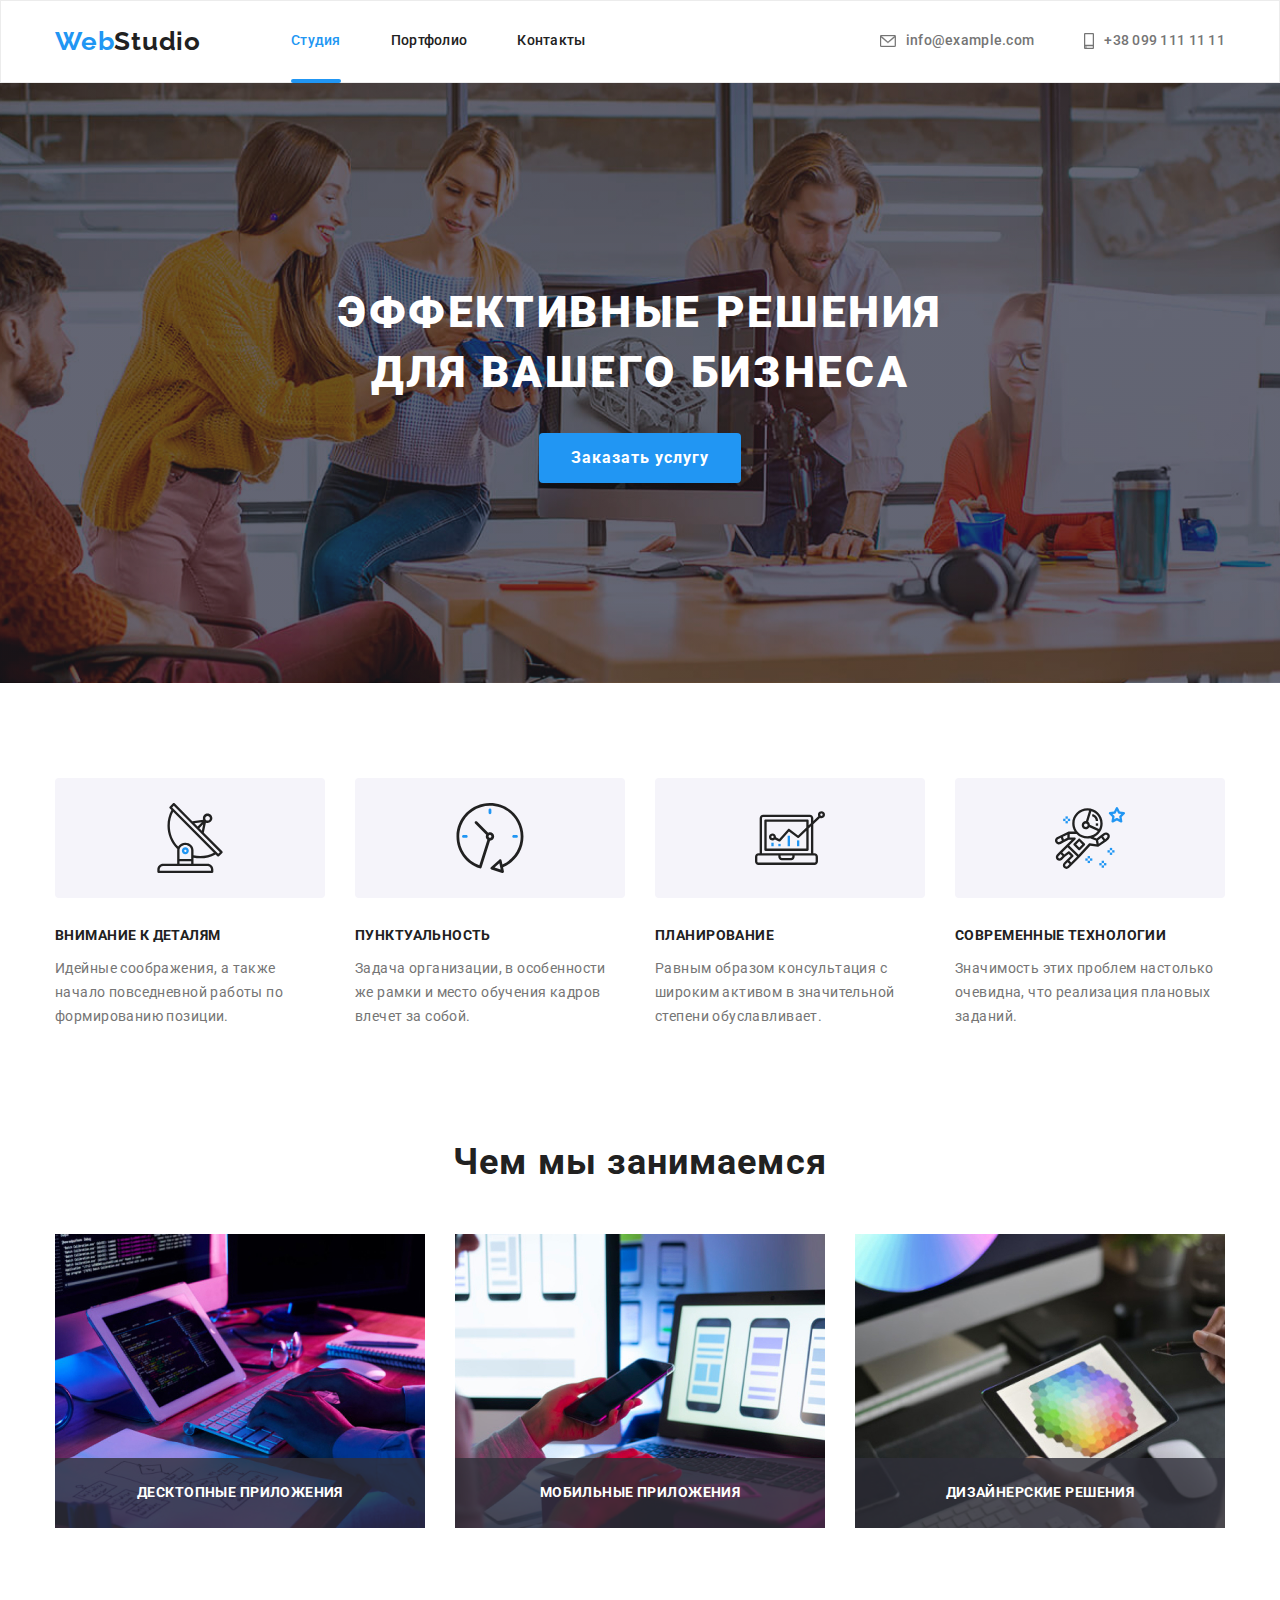
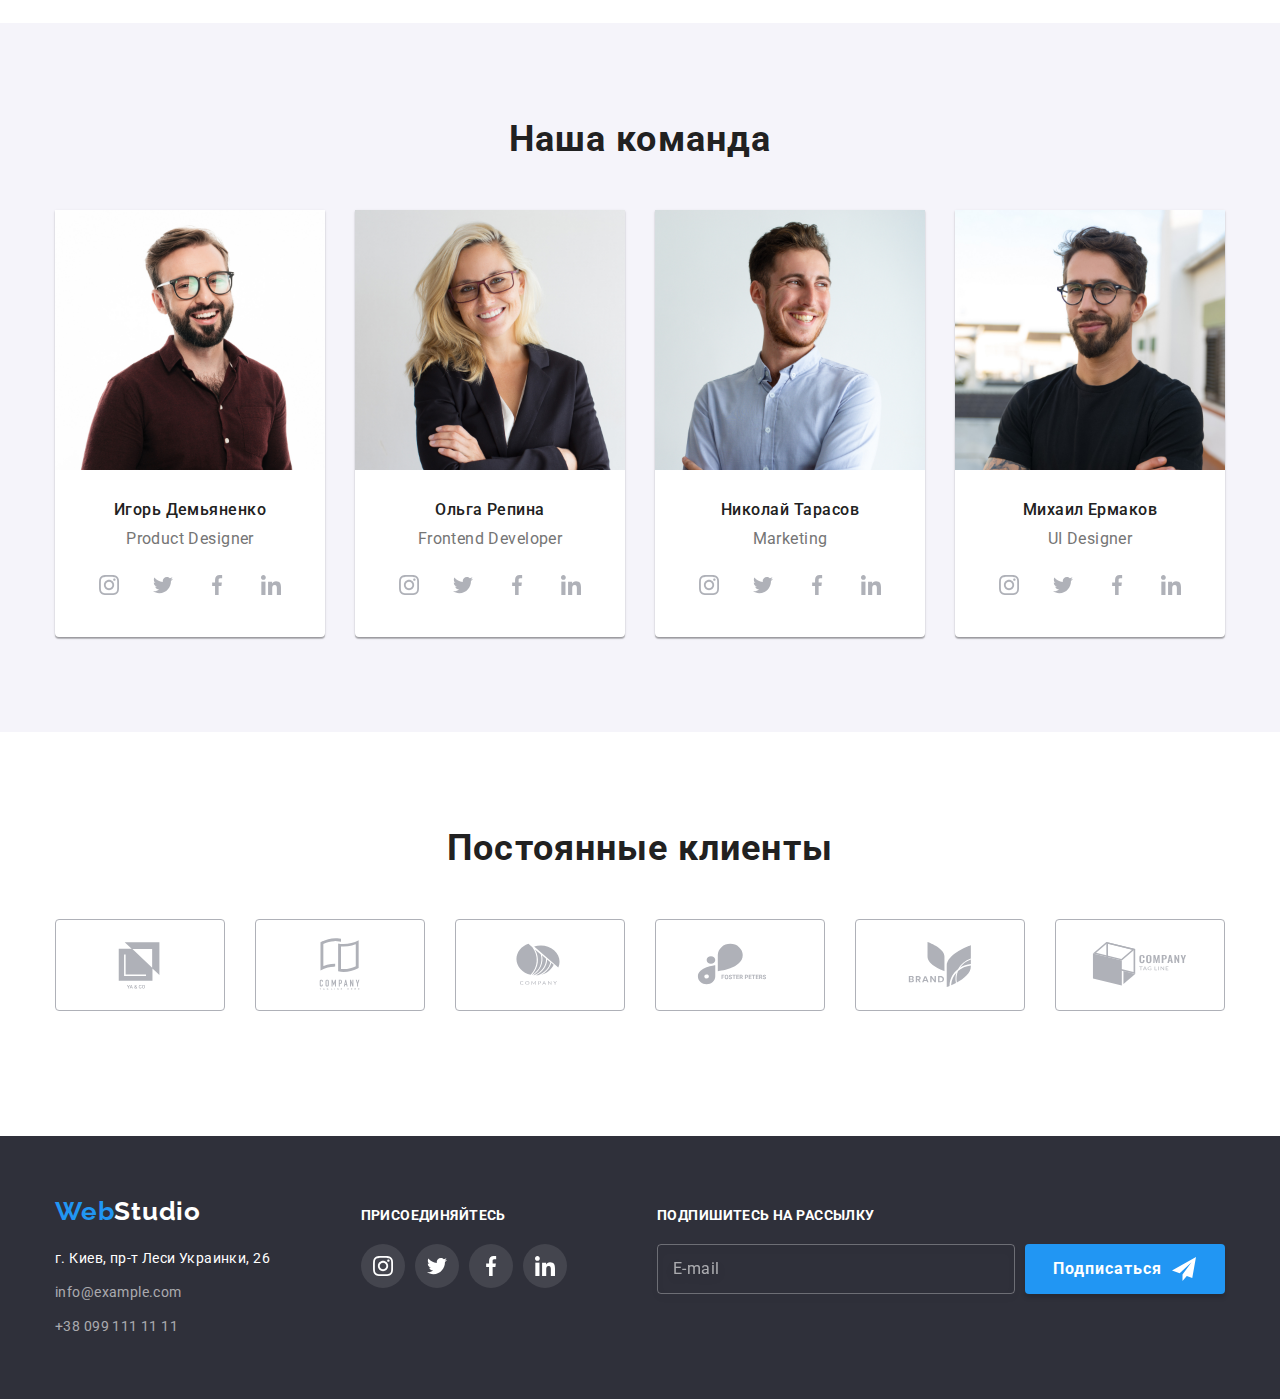
==== index.html @ 999235e1 "Initial commit" ====
<!DOCTYPE html>
<html lang="ru">
<head>
    <meta charset="UTF-8">
    <meta http-equiv="X-UA-Compatible" content="IE=edge">
    <meta name="viewport" content="width=device-width, initial-scale=1.0">
    <title>WebStudio</title>
    <link rel="preconnect" href="https://fonts.gstatic.com">
    <link href="https://fonts.googleapis.com/css2?family=Raleway:wght@700&family=Roboto:wght@400;500;700;900&display=swap" rel="stylesheet">
    <link rel="stylesheet" href="https://cdnjs.cloudflare.com/ajax/libs/modern-normalize/0.2.0/modern-normalize.css">
    <link rel="stylesheet" href="./css/styles.css" />
</head>
<body>
    <!-- Шапка страницы -->
    <header class="head_cont white_bg head_cont_b">
        <div class="container">
            <!-- Навигация на другие страницы -->
            <nav class="nav">
                <a class="logo_h" href="./index.html"><span class="logo">Web</span>Studio</a>
                <ul class="menu list">
                    <li class="menu_item"><a class="link link1 current line" href="./index.html">Студия</a></li>
                    <li class="menu_item"><a class="link" href="./portfolio.html">Портфолио</a></li>
                    <li class="menu_item"><a class="link" href="#contacts">Контакты</a></li>
                </ul>
            </nav>
            <!-- Контакты -->
            <ul class="menu list">
                <li class="menu_item qwe">
                    <a class="link contacts" href="mailto:info@example.com">
                        <svg class="phone_svg" width="16" height="12">
                            <use href="./images/icons/sprite.svg#icon-envelope"></use>
                        </svg>
                        info@example.com
                    </a>
                </li>
                <li class="menu_item">
                    <a class="link contacts" href="tel:+380991111111">
                        <svg class="phone_svg" width="10" height="16">
                            <use href="./images/icons/sprite.svg#icon-smartphone"></use>
                        </svg>
                        +38 099 111 11 11
                    </a>
                </li>
            </ul>
        </div>
    </header>

    <!-- Уникальный контент страницы -->
    <main>
        <section class="dark_cont hero_bg">
            <div class="container">
                <h1 class="pth1 dark_center">Эффективные решения для вашего бизнеса</h1>
                <button class="btn" type="button" data-modal-open>Заказать услугу</button>
            </div>
        </section>

        <section class="padding_top white_bg">
            <h2 class="visually-hidden">Как мы работаем</h2>

            <div class="container">
                <ul class="list card_set">
                    <li class="item">
                        <div class="work_ikon">
                            <svg class="work_icons_svg">
                                <use href="./images/icons/sprite.svg#icon-antenna"></use>
                            </svg>
                        </div>
                        <h3 class="pth3_work">Внимание к деталям</h3>
                        <p class="p_kredo">Идейные соображения, а также начало повседневной работы по формированию позиции.</p>
                    </li>
                    <li class="item">
                        <div class="work_ikon">
                            <svg class="work_icons_svg">
                                <use href="./images/icons/sprite.svg#icon-clock"></use>
                            </svg>
                        </div>
                        <h3 class="pth3_work">Пунктуальность</h3>
                        <p class="p_kredo">Задача организации, в особенности же рамки и место обучения кадров влечет за собой.</p>
                    </li>
                    <li class="item">
                        <div class="work_ikon">
                            <svg class="work_icons_svg">
                                <use href="./images/icons/sprite.svg#icon-diagram"></use>
                            </svg>
                        </div>
                        <h3 class="pth3_work">Планирование</h3>
                        <p class="p_kredo">Равным образом консультация с широким активом в значительной степени обуславливает.</p>
                    </li>
                    <li class="item">
                        <div class="work_ikon">
                            <svg class="work_icons_svg">
                                <use href="./images/icons/sprite.svg#icon-astronaut"></use>
                            </svg>
                        </div>
                        <h3 class="pth3_work">Современные технологии</h3>
                        <p class="p_kredo">Значимость этих проблем настолько очевидна, что реализация плановых заданий.</p>
                    </li>
                </ul>
            </div>
        </section>

        <section class="padding_top padding_bottom white_bg">
            <div class="container">
                <h2 class="pth2 ">Чем мы занимаемся</h2>
                <ul class="list card_set">
                    <li class="item thumb">
                        <img class="img" src="./images/img1.jpg" alt="Работа с компьютером" width="370" height="294">
                        <p class="label">Десктопные приложения</p>
                    </li>
                    <li class="item thumb">
                        <img class="img" src="./images/img2.jpg" alt="Работа с телефоном" width="370" height="294">
                        <p class="label">Мобильные приложения</p>
                    </li>
                    <li class="item thumb">
                        <img class="img" src="./images/img3.jpg" alt="Работа с планшетом" width="370" height="294">
                        <p class="label">Дизайнерские решения</p>
                    </li>
                </ul>
            </div>
        </section>

        <section class="padding_top padding_bottom team_bg">
            <div class="container">
                <h2 class="pth2">Наша команда</h2>
                <ul class="list card_set">
                    <li class="item team">
                        <img class="img" src="./images/img01.jpg" alt="Игорь Демьяненко" width="270" height="260">
                        <h3 class="pth3_team">Игорь Демьяненко</h3>
                        <p class="p_team">Product Designer</p>
                        <ul class="social_icons list">
                            <li class="social_icons_item">
                                <a href="" class="social_icons_link" target="_blank"  rel="noopener noreferrer">
                                    <svg class="social_icons_svg">
                                        <use href="./images/icons/sprite.svg#icon-instagram"></use>
                                    </svg>
                                </a>
                            </li>
                            <li class="social_icons_item">
                                <a href="" class="social_icons_link" target="_blank"  rel="noopener noreferrer">
                                    <svg class="social_icons_svg">
                                        <use href="./images/icons/sprite.svg#icon-twitter"></use>
                                    </svg>
                                </a>
                            </li>
                            <li class="social_icons_item">
                                <a href="" class="social_icons_link" target="_blank"  rel="noopener noreferrer">
                                    <svg class="social_icons_svg">
                                        <use href="./images/icons/sprite.svg#icon-facebook"></use>
                                    </svg>
                                </a>
                            </li>
                            <li class="social_icons_item">
                                <a href="" class="social_icons_link" target="_blank"  rel="noopener noreferrer">
                                    <svg class="social_icons_svg">
                                        <use href="./images/icons/sprite.svg#icon-linkedin"></use>
                                    </svg>
                                </a>
                            </li>
                        </ul>
                    </li>
                    <li class="item team">
                        <img class="img" src="./images/img02.jpg" alt="Ольга Репина" width="270" height="260">
                        <h3 class="pth3_team">Ольга Репина</h3>
                        <p class="p_team">Frontend Developer</p>
                        <ul class="social_icons list">
                            <li class="social_icons_item">
                                <a href="" class="social_icons_link" target="_blank"  rel="noopener noreferrer">
                                    <svg class="social_icons_svg">
                                        <use href="./images/icons/sprite.svg#icon-instagram"></use>
                                    </svg>
                                </a>
                            </li>
                            <li class="social_icons_item">
                                <a href="" class="social_icons_link" target="_blank"  rel="noopener noreferrer">
                                    <svg class="social_icons_svg">
                                        <use href="./images/icons/sprite.svg#icon-twitter"></use>
                                    </svg>
                                </a>
                            </li>
                            <li class="social_icons_item">
                                <a href="" class="social_icons_link" target="_blank"  rel="noopener noreferrer">
                                    <svg class="social_icons_svg">
                                        <use href="./images/icons/sprite.svg#icon-facebook"></use>
                                    </svg>
                                </a>
                            </li>
                            <li class="social_icons_item">
                                <a href="" class="social_icons_link" target="_blank"  rel="noopener noreferrer">
                                    <svg class="social_icons_svg">
                                        <use href="./images/icons/sprite.svg#icon-linkedin"></use>
                                    </svg>
                                </a>
                            </li>
                        </ul>
                    </li>
                    <li class="item team">
                        <img class="img" src="./images/img03.jpg" alt="Николай Тарасов" width="270" height="260">
                        <h3 class="pth3_team">Николай Тарасов</h3>
                        <p class="p_team">Marketing</p>
                        <ul class="social_icons list">
                            <li class="social_icons_item">
                                <a href="" class="social_icons_link" target="_blank"  rel="noopener noreferrer">
                                    <svg class="social_icons_svg">
                                        <use href="./images/icons/sprite.svg#icon-instagram"></use>
                                    </svg>
                                </a>
                            </li>
                            <li class="social_icons_item">
                                <a href="" class="social_icons_link" target="_blank"  rel="noopener noreferrer">
                                    <svg class="social_icons_svg">
                                        <use href="./images/icons/sprite.svg#icon-twitter"></use>
                                    </svg>
                                </a>
                            </li>
                            <li class="social_icons_item">
                                <a href="" class="social_icons_link" target="_blank"  rel="noopener noreferrer">
                                    <svg class="social_icons_svg">
                                        <use href="./images/icons/sprite.svg#icon-facebook"></use>
                                    </svg>
                                </a>
                            </li>
                            <li class="social_icons_item">
                                <a href="" class="social_icons_link" target="_blank"  rel="noopener noreferrer">
                                    <svg class="social_icons_svg">
                                        <use href="./images/icons/sprite.svg#icon-linkedin"></use>
                                    </svg>
                                </a>
                            </li>
                        </ul>
                    </li>
                    <li class="item team">
                        <img class="img" src="./images/img04.jpg" alt="" width="270" height="260">
                        <h3 class="pth3_team">Михаил Ермаков</h3>
                        <p class="p_team">UI Designer</p>
                        <ul class="social_icons list">
                            <li class="social_icons_item">
                                <a href="" class="social_icons_link" target="_blank"  rel="noopener noreferrer">
                                    <svg class="social_icons_svg">
                                        <use href="./images/icons/sprite.svg#icon-instagram "></use>
                                    </svg>
                                </a>
                            </li>
                            <li class="social_icons_item">
                                <a href="" class="social_icons_link" target="_blank"  rel="noopener noreferrer">
                                    <svg class="social_icons_svg">
                                        <use href="./images/icons/sprite.svg#icon-twitter"></use>
                                    </svg>
                                </a>
                            </li>
                            <li class="social_icons_item">
                                <a href="" class="social_icons_link" target="_blank"  rel="noopener noreferrer">
                                    <svg class="social_icons_svg">
                                        <use href="./images/icons/sprite.svg#icon-facebook"></use>
                                    </svg>
                                </a>
                            </li>
                            <li class="social_icons_item">
                                <a href="" class="social_icons_link" target="_blank"  rel="noopener noreferrer">
                                    <svg class="social_icons_svg">
                                        <use href="./images/icons/sprite.svg#icon-linkedin"></use>
                                    </svg>
                                </a>
                            </li>
                        </ul>
                    </li>
                </ul>
            </div>
        </section>

        <section class=" padding_top padding_bottom white_bg">
            <div class="container">
                <h2 class="pth2">Постоянные клиенты</h2>
                <ul class="client_icon card_set list">
                    <li class="client_item item">
                        <a href="" class="client_icons_link" target="_blank" rel="noopener noreferrer">
                            <svg class="client_icons_svg" width="106" height="60">
                                <use href="./images/icons/sprite.svg#icon-c1"></use>
                            </svg>
                        </a>
                    </li>
                    <li class="client_item item">
                        <a href="" class="client_icons_link" target="_blank" rel="noopener noreferrer">
                            <svg class="client_icons_svg" width="106" height="60">
                                <use href="./images/icons/sprite.svg#icon-c2"></use>
                            </svg>
                        </a>
                    </li>
                    <li class="client_item item">
                        <a href="" class="client_icons_link" target="_blank" rel="noopener noreferrer">
                            <svg class="client_icons_svg" width="106" height="60">
                                <use href="./images/icons/sprite.svg#icon-c3"></use>
                            </svg>
                        </a>
                    </li>
                    <li class="client_item item">
                        <a href="" class="client_icons_link" target="_blank" rel="noopener noreferrer">
                            <svg class="client_icons_svg" width="106" height="60">
                                <use href="./images/icons/sprite.svg#icon-c4"></use>
                            </svg>
                        </a>
                    </li>
                    <li class="client_item item">
                        <a href="" class="client_icons_link" target="_blank" rel="noopener noreferrer">
                            <svg class="client_icons_svg" width="106" height="60">
                                <use href="./images/icons/sprite.svg#icon-c5"></use>
                            </svg>
                        </a>
                    </li>
                    <li class="client_item item">
                        <a href="" class="client_icons_link" target="_blank" rel="noopener noreferrer">
                            <svg class="client_icons_svg" width="106" height="60">
                                <use href="./images/icons/sprite.svg#icon-c6"></use>
                            </svg>
                        </a>
                    </li>
        
                </ul>
            </div>
        </section>
    </main>

    <!-- Подвал страницы -->
    <footer class="foot_cont dark_bg">
        <div class="container">
            <a name="contacts"></a>
            <ul class="footer_list list">
                <li class="footer_list_item">
                    <a class="logo_f" href="./index.html"><span class="logo">Web</span>Studio</a>
                    <!-- контакты -->
                    <address class="address">
                        <ul class="list">
                            <li class="menu_f"><a class="link address_white" href="https://goo.gl/maps/WUmFvbnY2nkJRH4h6" target="_blank
                                        ">г. Киев, пр-т Леси Украинки, 26</a></li>
                            <li class="menu_f"><a class="link address_light" href="mailto:info@example.com">info@example.com</a></li>
                            <li class="menu_f"><a class="link address_light" href="tel:+380991111111">+38 099 111 11 11</a></li>
                        </ul>
                    </address>
                </li>
                <li class="footer_list_item">
                    <h3 class="add">присоединяйтесь</h3>
                    <ul class="social_icons list">
                        <li class="social_icons_item">
                            <a href="" class="f_social_icons_link" target="_blank" rel="noopener noreferrer">
                                <svg class="f_social_icons_svg">
                                    <use href="./images/icons/sprite.svg#icon-instagram "></use>
                                </svg>
                            </a>
                        </li>
                        <li class="social_icons_item">
                            <a href="" class="f_social_icons_link" target="_blank" rel="noopener noreferrer">
                                <svg class="f_social_icons_svg">
                                    <use href="./images/icons/sprite.svg#icon-twitter"></use>
                                </svg>
                            </a>
                        </li>
                        <li class="social_icons_item">
                            <a href="" class="f_social_icons_link" target="_blank" rel="noopener noreferrer">
                                <svg class="f_social_icons_svg">
                                    <use href="./images/icons/sprite.svg#icon-facebook"></use>
                                </svg>
                            </a>
                        </li>
                        <li class="social_icons_item">
                            <a href="" class="f_social_icons_link" target="_blank" rel="noopener noreferrer">
                                <svg class="f_social_icons_svg">
                                    <use href="./images/icons/sprite.svg#icon-linkedin"></use>
                                </svg>
                            </a>
                        </li>
                    </ul>
                </li>
                <li>
                    <h3 class="add">Подпишитесь на рассылку</h3>
                    <form action="" class="form">
                        <input type="email" class="mailing" name="mailing_name" placeholder="E-mail" autocomplete="off">
                        <button class="btn2" type="submit">Подписаться
                            <svg class="telega_icons_svg">
                                <use href="./images/icons/sprite.svg#icon-icon-send"></use>
                            </svg>
                        </button>
                    </form>
                </li>
                </ul>
            </ul>
            
        </div>
    </footer>

    <div class="backdrop is-hidden" data-modal>
        <div class="modal">
            <button class="btn_m_close" data-modal-close>
                <svg class="close_icons_svg">
                    <use href="./images/icons/sprite.svg#icon-close"></use>
                </svg>
            </button>
            <p class="modal_title">Оставьте свои данные, мы вам перезвоним</p>
            <form action="" class="form_footer">
                <label for="username" class="modal_label">
                    Имя
                    <div class="modal_item">
                        <input type="text" class="modal_input" pattern="^[a-zA-ZА-Яа-яЁё\s]+$" id="username">
                        <svg class="modal_icons_svg">
                            <use href="./images/icons/sprite.svg#icon-person"></use>
                        </svg>
                    </div>
                </label>
                <label for="telname" class="modal_label">
                    Телефон
                    <div class="modal_item">
                        <input type="tel" class="modal_input" pattern="[0-9]{10}" id="telname">
                        <svg class="modal_icons_svg">
                            <use href="./images/icons/sprite.svg#icon-phone"></use>
                        </svg>
                    </div> 
                </label>
                <label for="emailname" class="modal_label">
                    Почта
                    <div class="modal_item">
                        <input type="email" class="modal_input" id="emailname">
                        <svg class="modal_icons_svg">
                            <use href="./images/icons/sprite.svg#icon-email"></use>
                        </svg>
                    </div>
                </label>
                <label for="commentname" class="modal_label_text">
                    Комментарий
                    <textarea name="comment" id="commentname"  class="modal_textarea" placeholder="Введите текст"></textarea>
                </label>
                <input type="checkbox" class="checkbox visually-hidden" id="checkboxname">
                <label for="checkboxname" for="checkbox" class="checkbox_label">
                    Соглашаюсь с рассылкой и принимаю <a href="#" class="checkbox_link">Условия договора</a>
                </label>
                <button type="submit" class="btn3">Отправить</button>
            </form>
    </div>
    </div>
    
    <script src="./js/modal.js"></script>
</body>
</html>
---- css/styles.css ----
:root {
  --main_tc: #757575;
  --black_title_tc: #212121;
  --white_title_tc: #ffffff;
  --a_title_tc: #2196f3;

  --white_bg: #ffffff;
  --team_bg: #f5f4fa;
  --dark_bg: #2f303a;
  --btn_bg: #2196f3;
  --dtn_h_bg: #188ce8;
  --icon_bg: #afb1b8;
  --work_bg: #f5f4fa;

  --main-font: 'Roboto', sans-serif;
  --logo-font: 'Raleway', sans-serif;
}

body {
  font-family: var(--main-font);
  font-size: 14px;
  line-height: 1.71;
  letter-spacing: 0.03em;
  color: var(--main_tc);
}

.container {
  width: 1200px;
  padding-left: 15px;
  padding-right: 15px;
  margin-left: auto;
  margin-right: auto;
}

.head_cont .container {
  padding-top: 25px;
  padding-bottom: 25px;
  display: flex;
  align-items: center;
  position: relative;
}

.head_cont_b {
  border: 1px solid #ececec;
}

.foot_cont .container {
  padding-top: 60px;
  padding-bottom: 60px;
  align-items: center;
}

.dark_cont .container {
  padding-top: 200px;
  padding-bottom: 200px;
}

.visually-hidden {
  position: absolute !important;
  clip: rect(1px 1px 1px 1px);
  clip: rect(1px, 1px, 1px, 1px);
  padding: 0 !important;
  border: 0 !important;
  height: 1px !important;
  width: 1px !important;
  overflow: hidden;
}

.logo_h {
  font-family: var(--logo-font);
  font-weight: bold;
  font-size: 26px;
  line-height: 1.19;
  letter-spacing: 0.03em;
  color: var(--black_title_tc);
  text-decoration: none;
  margin-right: 90px;
}

.logo_f {
  font-family: var(--logo-font);
  font-weight: bold;
  font-size: 26px;
  line-height: 1.19;
  letter-spacing: 0.03em;
  color: var(--white_title_tc);
  text-decoration: none;
  display: block;
  margin-bottom: 20px;
  width: 145px;
}

.logo {
  color: var(--a_title_tc);
}

.btn2 {
  border: 0px;
  width: 200px;
  height: 50px;
  padding: 10px 28px 10px 28px;
  font-style: normal;
  font-weight: bold;
  font-size: 16px;
  line-height: 1.87px;
  display: flex;
  align-items: center;
  text-align: center;
  letter-spacing: 0.06em;
  color: var(--white_bg);
  background: #2196F3;
  box-shadow: 0px 4px 4px rgba(0, 0, 0, 0.15);
  border-radius: 4px;
  transition-duration: 250ms;
  transition-timing-function: cubic-bezier(0.4, 0, 0.2, 1);
}

.btn2:hover,
.btn2:focus {
  background-color: var(--dtn_h_bg);
}

.telega_icons_svg {
  width: 24px;
  height: 24px;
  fill: var(--white_bg);
  margin-left: 10px;
}

.link {
  color: inherit;
  text-decoration: none;
  height: 30px;
  transition-duration: 250ms;
  transition-timing-function: cubic-bezier(0.4, 0, 0.2, 1);
}

.link:hover,
.link:focus {
  color: var(--a_title_tc);
}


.phone_svg {
  stroke: var(--main_tc);
  margin-right: 10px;
  fill: currentColor;
  stroke: currentColor;
}

line. {
  display: block;
  position: relative;
}

.line::after {
  content: '' ;

  position: absolute;
  left: 0;
  bottom: -33.5px;
  display: block;
  width: 100%;
  height: 4px;
  border-radius: 2px;
  background-color: var(--btn_bg);
}

.current {
  color: var(--a_title_tc);
}

.list {
  margin: 0;
  padding-left: 0;
  list-style: none;
}

.address {
  font-style: inherit;
  color: var(--white_title_tc);
}

.address_light {
  color: rgba(255, 255, 255, 0.6);
}

.address_white {
  color: var(--white_title_tc);
}

.menu {
  display: inline-flex;
}

.menu_item {

  display: block;
  position: relative;
}

.menu_item:not(:last-child) {
  margin-right: 50px;
}

.menu_portfolio {
  display: flex;
  justify-content: center;
  margin-bottom: 50px;
}

.menu_p_item:not(:last-child) {
  margin-right: 10px;
}

.menu_f:not(:last-child) {
  margin-bottom: 10px;
}

.nav {
  margin-right: auto;
  display: flex;
  align-items: center;
  font-weight: 500;
  line-height: 1.14;
  letter-spacing: 0.02em;
  color: var(--black_title_tc);
}

.contacts {
  display: flex;
  align-items: center;
  font-weight: 500;
  line-height: 1.14;
  letter-spacing: 0.02em;
}

.btn {
  display: block;
  padding: 10px 32px;
  border: 0px;
  background-color: var(--btn_bg);
  font-family: inherit;
  font-weight: bold;
  font-size: 16px;
  line-height: 1.87;
  align-items: center;
  text-align: center;
  letter-spacing: 0.06em;
  color: var(--white_title_tc);
  box-shadow: 0px 4px 4px rgba(0, 0, 0, 0.15);
  border-radius: 4px;
  margin-left: auto;
  margin-right: auto;
  transition: 250ms;
  transition-timing-function: cubic-bezier(0.4, 0, 0.2, 1);
}

.btn:hover,
.btn:focus {
  background-color: var(--dtn_h_bg);
}

.btn1 {
  padding: 6px 22px;
  border: 0px;
  background-color: var(--team_bg);
  font-family: inherit;
  font-style: normal;
  font-weight: 500;
  font-size: 16px;
  align-items: center;
  line-height: 1.62;
  text-align: center;
  letter-spacing: 0.03em;
  color: var(--black_title_tc);
  border-radius: 4px;
  transition: 250ms;
  transition-timing-function: cubic-bezier(0.4, 0, 0.2, 1);
}

.btn1:hover,
.btn1:focus {
  background-color: var(--btn_bg);
  color: var(--white_title_tc);

  box-shadow: 0px 3px 1px rgba(0, 0, 0, 0.1), 0px 1px 2px rgba(0, 0, 0, 0.08), 0px 2px 2px rgba(0, 0, 0, 0.12);
}

.card_set {
  display: flex;
  flex-wrap: wrap;
  margin-left: -30px;
  margin-top: -30px;
}

.item {
  margin-left: 30px;
  margin-top: 30px;
}

.thumb {
  position: relative;
  display: block;
  overflow: hidden;
}

.thumb > .label {
  position: absolute;
  width: 370px;
  height: 70px;
  bottom: 0;
  margin: 0;
  padding-top: 27px;

  font-weight: bold;
  font-size: 14px;
  line-height: 1.14;
  text-align: center;
  letter-spacing: 0.03em;
  text-transform: uppercase;
  color: var(--white_title_tc) ;
  background: rgba(47, 48, 58, 0.8);
}

.thumb > .label_p {
  position: absolute;
  width: 370px;
  height: 294px;
  bottom: 0;
  margin: 0;
  background: rgba(33, 150, 243, 0.9);
  opacity: 0;
  transform: translateY(100%);
  transition-duration: 250ms;
  transition-timing-function: cubic-bezier(0.4, 0, 0.2, 1);
}

.pp {
  padding-top: 63px;
  margin: 0 auto;
  width: 322px;
  font-style: normal;
  font-size: 18px;
  line-height: 1.56;
  letter-spacing: 0.03em;
  color: var(--white_title_tc);
}

.portfolio_link {
  display: block;
  color: inherit;
  text-decoration: none;
  transition-duration: 250ms;
  transition-timing-function: cubic-bezier(0.4, 0, 0.2, 1);
}

.portfolio_link:focus-visible {
  outline: 0;
}

.portfolio_link:hover .label_p,
.portfolio_link:focus .label_p {
  opacity: 1;
  transform: translateY(0);
}

.portfolio_link:hover,
.portfolio_link:focus{
  box-shadow: 0px 1px 1px rgba(0, 0, 0, 0.12), 0px 4px 4px rgba(0, 0, 0, 0.06),
  1px 4px 6px rgba(0, 0, 0, 0.16);
}

.img {
  display: block;
  max-width: 100%;
}

.work_ikon {
  width: 270px;
  height: 120px;
  background: var(--work_bg);
  border-radius: 4px;
  margin-bottom: 30px;
  display: flex;
  align-items: center;
  justify-content: center;
}

.work_icons_svg {
  width: 70px;
  height: 70px;
  fill: var(--black_title_tc);
}

.social_icons {
  display: flex;
  justify-content: center;
  margin-bottom: 30px;
}

.social_icons_item:not(:last-child) {
  margin-right: 10px;
}

.social_icons_link {
  display: flex;
  align-items: center;
  justify-content: center;
  width: 44px;
  height: 44px;
  border-radius: 50%;
  background-color: var(--white_bg);
  transition: 250ms;
  transition-timing-function: cubic-bezier(0.4, 0, 0.2, 1);
}

.social_icons_link:hover .social_icons_svg,
.social_icons_link:focus .social_icons_svg {
  fill: var(--white_bg);
}

.social_icons_link:hover,
.social_icons_link:focus {
  background-color: var(--btn_bg);
}

.social_icons_svg {
  width: 20px;
  height: 20px;
  fill: var(--icon_bg);
  transition: 250ms;
  transition-timing-function: cubic-bezier(0.4, 0, 0.2, 1);
}

.f_social_icons_link {
  display: flex;
  align-items: center;
  justify-content: center;
  width: 44px;
  height: 44px;
  border-radius: 50%;
  background-color: rgba(255, 255, 255, 0.1);
  transition: 250ms;
  transition-timing-function: cubic-bezier(0.4, 0, 0.2, 1);
}

.f_social_icons_link:hover,
.f_social_icons_link:focus {
  background-color: var(--btn_bg);
}

.f_social_icons_svg {
  width: 20px;
  height: 20px;
  fill: var(--white_bg);
}

.client_icon {
  display: flex;
  justify-content: center;
  margin-bottom: 30px;
}

.client_item {
  width: 170px;
  height: 92px;
  background: var(--white_bg);
}


.client_icons_link {
  display: flex;
  align-items: center;
  justify-content: center;
  border: 1px solid var(--icon_bg);
  box-sizing: border-box;
  border-radius: 4px;
  width: 100%;
  height: 100%;
  transition: 250ms;
  transition-timing-function: cubic-bezier(0.4, 0, 0.2, 1);
}

.client_icons_link:hover ,
.client_icons_link:focus  {
  border: 1px solid var(--a_title_tc);
  border-radius: 4px;
}

.client_icons_link:hover .client_icons_svg,
.client_icons_link:focus .client_icons_svg {
  fill: var(--a_title_tc);
}

.client_icons_svg {
  fill: var(--icon_bg);
  transition: 250ms;
  transition-timing-function: cubic-bezier(0.4, 0, 0.2, 1);
}

.padding_top {
  padding-top: 95px;
}

.padding_bottom {
  padding-bottom: 95px;
}

.p_kredo {
  width: 270px;
  height: 75px;
}

.li_portfolio {
  background: var(--white_bg);
  outline: 1px solid #eeeeee;
}

.team {
  background: var(--white_bg);
  box-shadow: 0px 1px 3px rgba(0, 0, 0, 0.12), 0px 1px 1px rgba(0, 0, 0, 0.14),
    0px 2px 1px rgba(0, 0, 0, 0.2);
  border-radius: 0px 0px 4px 4px;
}

.pth1 {
  margin: 0 auto 30px auto;
  width: 696px;
  font-weight: 900;
  font-size: 44px;
  line-height: 1.36;
  text-align: center;
  letter-spacing: 0.06em;
  text-transform: uppercase;
  color: var(--white_title_tc);
}

.pth2 {
  margin: 0px;
  padding-bottom: 50px;
  font-size: 36px;
  line-height: 1.17;
  text-align: center;
  letter-spacing: 0.03em;
  color: var(--black_title_tc);
}

.pth3_work {
  margin-top: 0px;
  font-size: 14px;
  line-height: 1.14;
  letter-spacing: 0.03em;
  text-transform: uppercase;
  color: var(--black_title_tc);
}

.pth3_team {
  margin-top: 0px;
  padding-top: 30px;
  margin-bottom: 10px;
  font-weight: 500;
  font-size: 16px;
  line-height: 1.19;
  text-align: center;
  letter-spacing: 0.03em;
  color: var(--black_title_tc);
}

.p_team {
  margin-top: 0px;
  margin-bottom: 15px;
  font-size: 16px;
  line-height: 1.19;
  text-align: center;
}

.pth3_filter {
  margin: 20px 0px 5px 0px;
  font-weight: bold;
  font-size: 18px;
  line-height: 2;
  letter-spacing: 0.06em;
  color: var(--black_title_tc);
  padding-left: 24px;
  padding-bottom: 0px;
}

.p_filter {
  font-size: 16px;
  line-height: 1.87;
  padding-left: 24px;
  padding-bottom: 20px;
  margin: 0;
}

.footer_list {
  display: flex;
  justify-content: space-between;
}

.form {
  display: inline-flex;
  align-items: center;
}

.mailing {
  width: 358px;
  height: 50px;
  padding: 15px;
  border: 1px solid rgba(255, 255, 255, 0.3);
  box-sizing: border-box;
  filter: drop-shadow(0px 4px 4px rgba(0, 0, 0, 0.15));
  border-radius: 4px;
  background: transparent;
  margin-right: 10px;
  outline: none;
  transition: 250ms;
  transition-timing-function: cubic-bezier(0.4, 0, 0.2, 1);
}

.mailing:focus {
  border-color: var(--btn_bg);
}


.mailing:invalid {
  color: var(--main_tc);
}

.modal_input:invalid {
  color: var(--main_tc);
}


.mailing::placeholder {
  font-style: normal;
  font-weight: normal;
  font-size: 16px;
  line-height: 1.25;
  display: flex;
  align-items: center;
  letter-spacing: 0.03em;
  color: rgba(255, 255, 255, 0.6);

}

.add {
  margin-top: 12px;
  margin-bottom: 0;
  font-style: normal;
  font-weight: bold;
  font-size: 14px;
  line-height: 1.14;
  letter-spacing: 0.03em;
  text-transform: uppercase;
  color: var(--white_bg);
  padding-bottom: 20px;
 }

.backdrop {
  position: fixed;
  top: 0;
  left: 0;
  width: 100%;
  height: 100%;
  background: rgba(0, 0, 0, 0.2);

}
.modal {
  width: 528px;
  height: 581px;
  padding: 40px;
  position: absolute;
  top: 50%;
  left: 50%;
  transform: translate(-50%, -50%);
  background-color: var(--white_title_tc);
  box-shadow: 0px 1px 3px rgba(0, 0, 0, 0.12), 0px 1px 1px rgba(0, 0, 0, 0.14), 0px 2px 1px rgba(0, 0, 0, 0.2);
  border-radius: 4px;
}

.btn_m_close {
  position: absolute;
  display: flex;
  top: 0;
  right: 0;
  margin-top: 8px;
  margin-right: 8px;
  width: 30px;
  height: 30px;
  background: var(--white_title_tc);
  border: 1px solid rgba(0, 0, 0, 0.1);
  border-radius: 50%;
  box-sizing: border-box;
  align-items: center;
}

.btn_m_close:focus .close_icons_svg,
.btn_m_close:hover .close_icons_svg {
  fill: var(--btn_bg);
}

.close_icons_svg {
  width: 18px;
  height: 18px;
  fill: var(--black_title_tc);
  transition: 250ms;
  transition-timing-function: cubic-bezier(0.4, 0, 0.2, 1);
}

.modal_title {
  margin: 0 0 15px 0;
  font-style: normal;
  font-weight: bold;
  font-size: 20px;
  line-height: 1.1;
  text-align: center;
  letter-spacing: 0.03em;
  color: var(--black_title_tc);
}

.modal_textarea::placeholder {
  font-style: normal;
  font-weight: normal;
  font-size: 14px;
  line-height: 1.14;
  letter-spacing: 0.01em;
  color: rgba(117, 117, 117, 0.5);
}

/* .checkbox {
  margin: 20px auto 30px auto;
  font-style: normal;
  font-weight: normal;
  font-size: 14px;
  line-height: 1.71;
  letter-spacing: 0.03em;
  display: flex;
  justify-content: center;
  align-items: center;
  color: var(--btn_bg);
} */

.modal_label {
  display: block;
  position: relative;
  font-style: normal;
  font-weight: normal;
  padding-bottom: 6px;
  font-size: 12px;
  line-height: 1.14;
  letter-spacing: 0.01em;
  color: var(--main_tc);
}

.checkbox_label {
  margin-bottom: 30px;
  font-style: normal;
  font-weight: normal;
  font-size: 14px;
  line-height: 1.71;
  letter-spacing: 0.03em;
  display: block;
  align-items: center;
  text-align: center;
}

.checkbox_link {
  text-decoration: none;
  color: var(--btn_bg);
  border-bottom: 1px solid currentColor;
  line-height: ;
}


.checkbox_label::before {
  content: "";
  width: 16px;
  height: 15px;
  background-image: url(../images/vector.svg);
  border: 0px;
  border-radius: 2px;
  display: inline-block;
}

.checkbox:checked + .checkbox_label::before {
  background-color: var(--btn_bg);
  background-repeat: no-repeat;
  background-position: center;
  background-image: url(../images/vector2.svg);

}

.modal_item {
  position: relative;
}

.modal_input {
  width: 100%;
  height: 40px;
  margin-top: 4px;
  padding: 0 0 0 42px;
  border: 1px solid rgba(33, 33, 33, 0.2);
  box-sizing: border-box;
  border-radius: 4px;
  margin-bottom: 4px;
  outline: none;
  color: var(--black_title_tc);
  transition: 250ms;
  transition-timing-function: cubic-bezier(0.4, 0, 0.2, 1);
}

.modal_icons_svg {
  left: 12px;
  bottom: 50%;
  transform: translate(0%, 50%);
  position: absolute;
  width: 18px;
  height: 18px;
  transition: 250ms;
  transition-timing-function: cubic-bezier(0.4, 0, 0.2, 1);
}

.modal_input:focus {
  border-color: var(--btn_bg);
}

.modal_input:focus + .modal_icons_svg {
  fill: var(--btn_bg);
}


.modal_textarea:focus {
  border-color: var(--btn_bg);
}

.modal_input:-webkit-autofill,
.modal_input:-webkit-autofill:hover,
.modal_input:-webkit-autofill:focus {
  -webkit-text-fill-color: var(--black_title_tc) ;
  -webkit-box-shadow: 0 0 0px 1000px var(--white_bg) inset;
}

.modal_textarea {
  margin-bottom: 20px;
  display: block;
  outline: none;
  resize: none;
  padding: 12px 16px;
  width: 100%;
  height: 120px;
  border: 1px solid rgba(33, 33, 33, 0.2);
  box-sizing: border-box;
  border-radius: 4px;
  transition: 250ms;
  transition-timing-function: cubic-bezier(0.4, 0, 0.2, 1);
}

.form_footer {
  display: block;
}

.btn3 {
  display: block;
  margin: 0 auto;
  border: 0px;
  width: 200px;
  height: 50px;
  padding: 0;
  font-style: normal;
  font-weight: bold;
  font-size: 16px;
  line-height: 1.87px;
  align-items: center;
  text-align: center;
  letter-spacing: 0.06em;
  color: var(--white_bg);
  background: #2196F3;
  box-shadow: 0px 4px 4px rgba(0, 0, 0, 0.15);
  border-radius: 4px;
  transition: 250ms;
  transition-timing-function: cubic-bezier(0.4, 0, 0.2, 1);
}

.btn3:hover,
.btn3:focus {
  box-shadow: 0px 4px 4px rgba(0, 0, 0, 0.15);
  border-radius: 4px;
  background-color: var(--dtn_h_bg);
  transition: 250ms;
  transition-timing-function: cubic-bezier(0.4, 0, 0.2, 1);
}

input {
  color: var(--white_title_tc);
}

input:invalid {
  color: red;
}

.is-hidden {
  opacity: 0;
  visibility: hidden;
  pointer-events: none;
}

.white_bg {
  background-color: var(--white_bg);
}

.light_bg {
  background-color: var(--light_bg);
}

.team_bg {
  background-color: var(--team_bg);
}

.hero_bg {
  background-color: var(--dark_bg);
  background-image: linear-gradient(
      rgba(47, 48, 58, 0.4),
      rgba(47, 48, 58, 0.4)
    ),
    url(../images/img_bg1.jpg);
  background-repeat: no-repeat;
  background-position: center;
}

.dark_bg {
  background-color: var(--dark_bg);
}
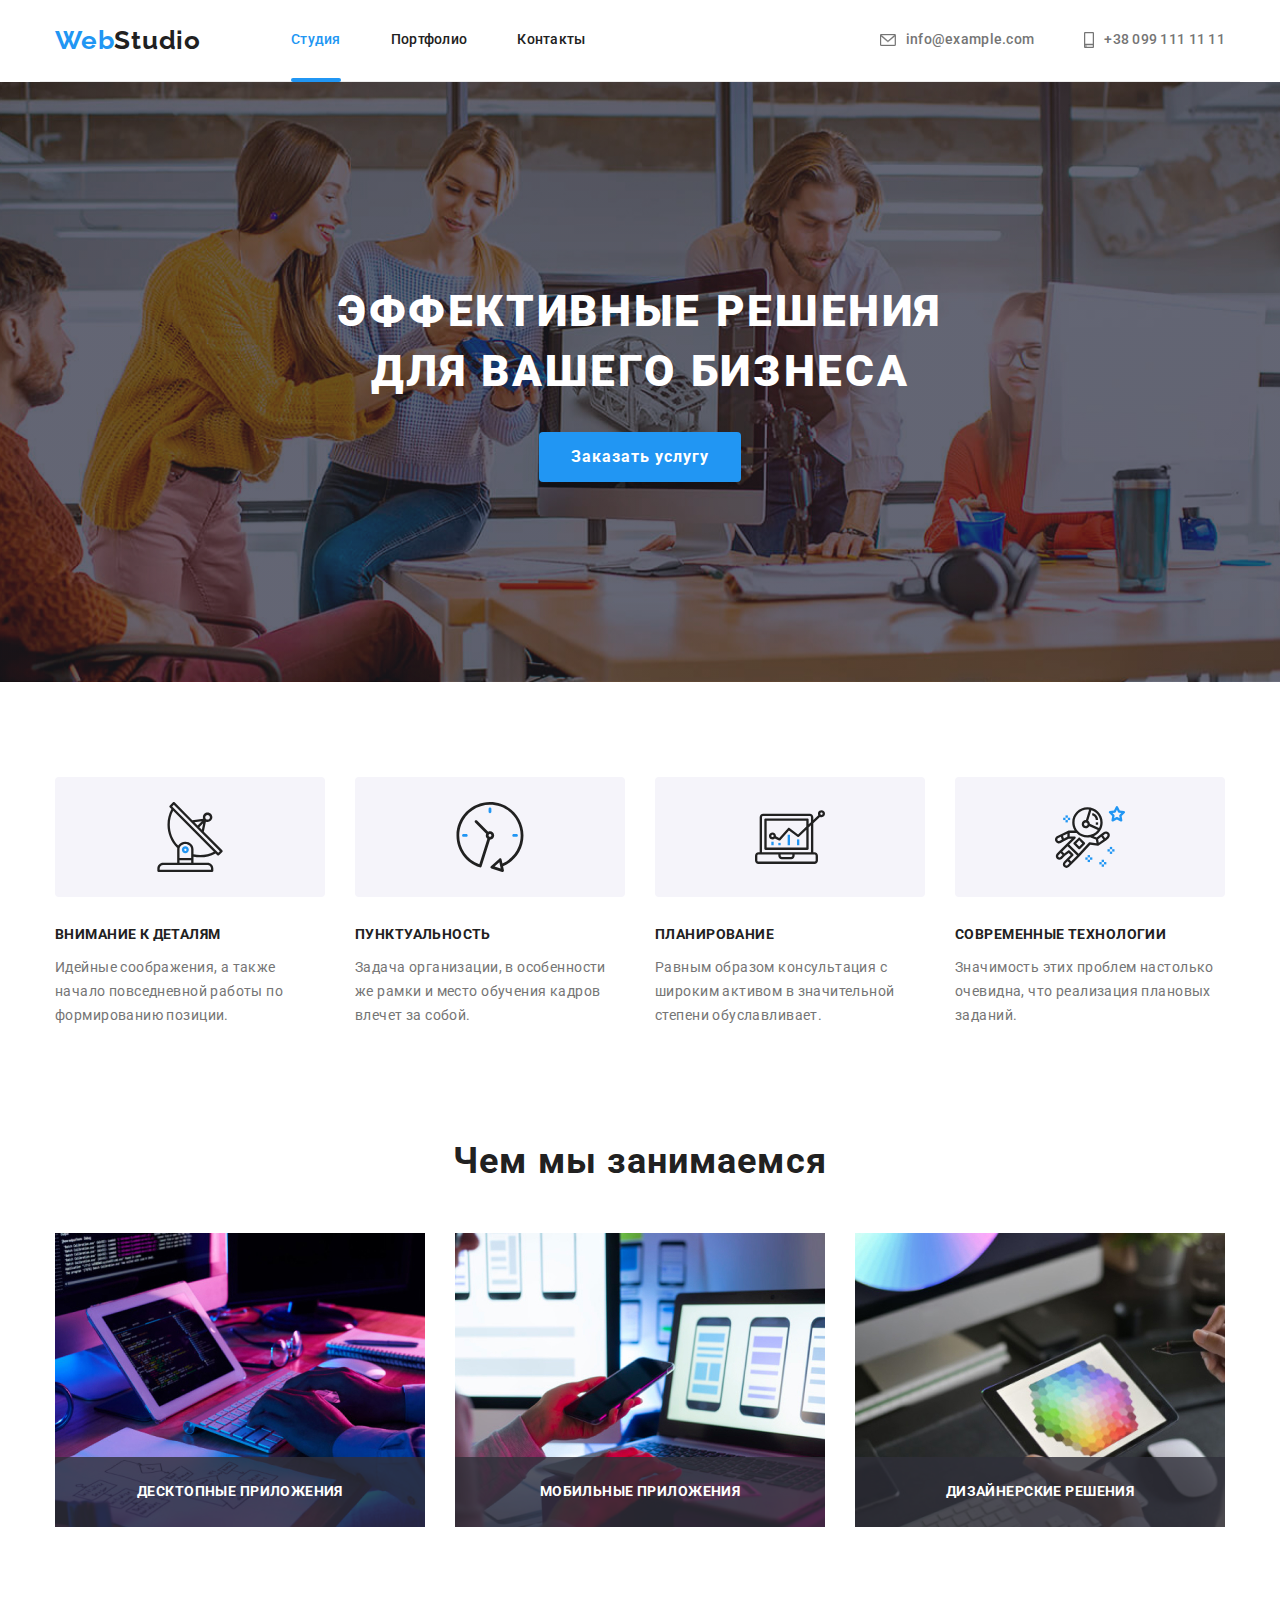
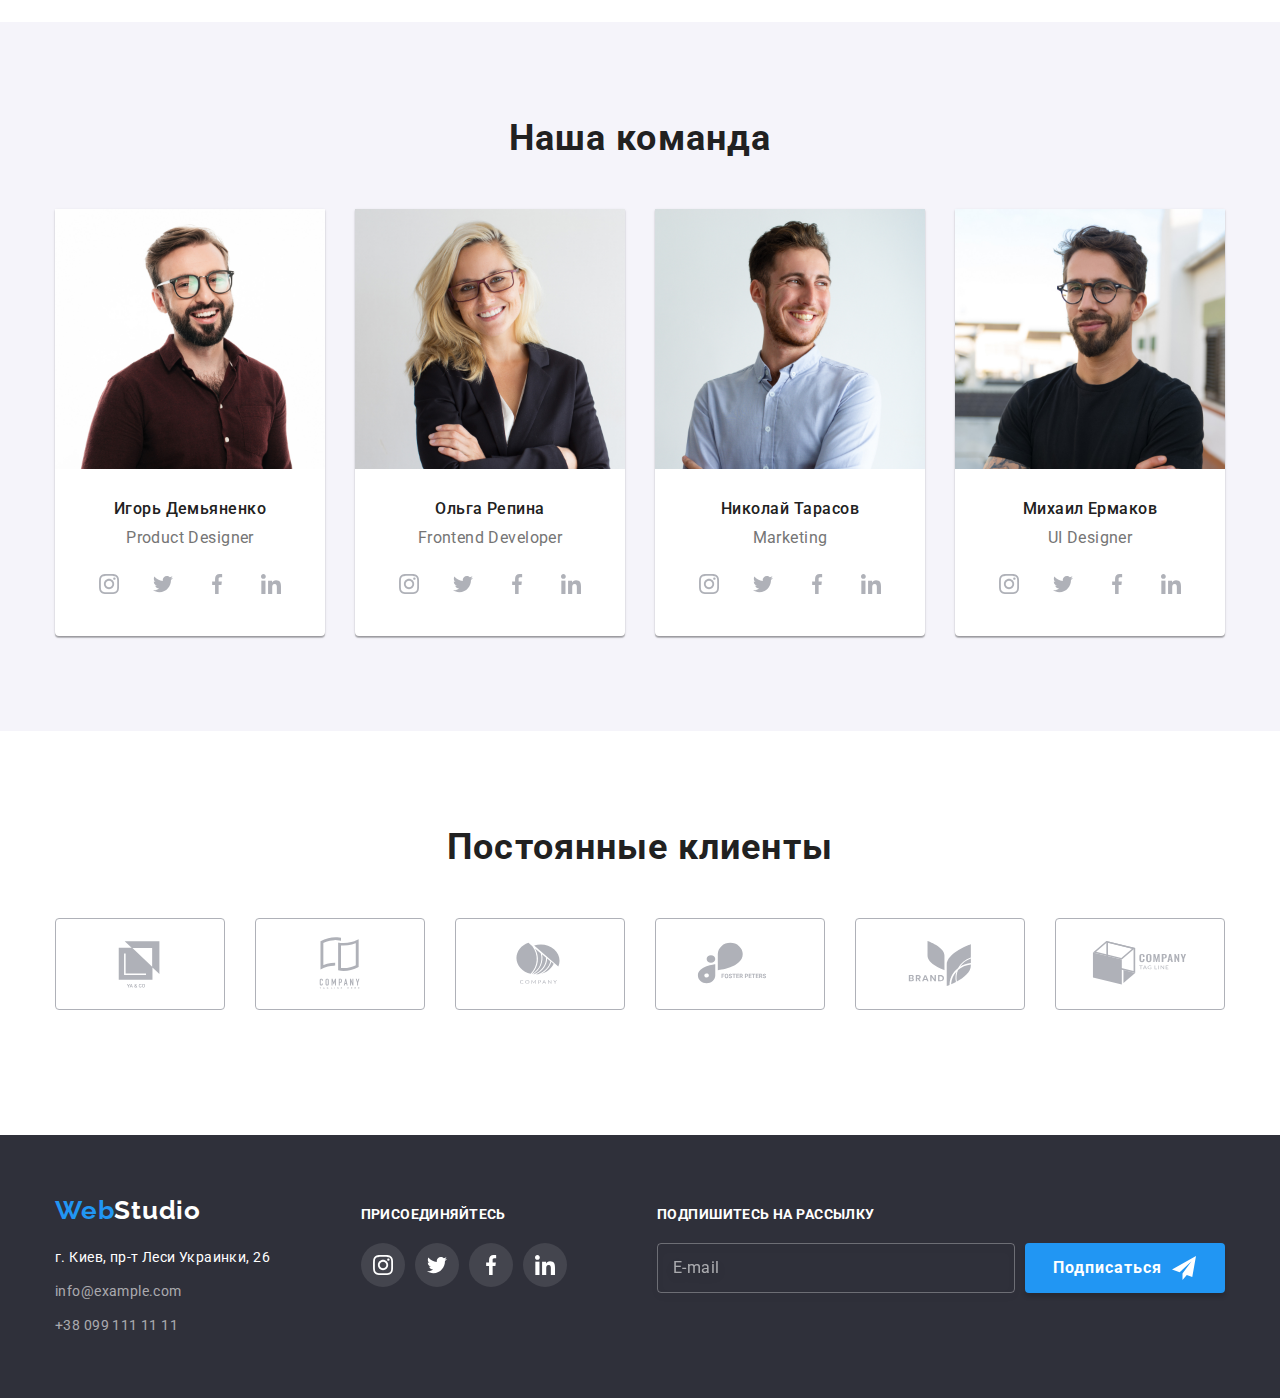
==== commit a9fef7e0: "12" ====
--- a/index.html
+++ b/index.html
@@ -12,7 +12,7 @@
 </head>
 <body>
     <!-- Шапка страницы -->
-    <header class="head_cont white_bg head_cont_b">
+    <header class="header white_bg">
         <div class="container">
             <!-- Навигация на другие страницы -->
             <nav class="nav">
@@ -322,15 +322,13 @@
     <!-- Подвал страницы -->
     <footer class="foot_cont dark_bg">
         <div class="container">
-            <a name="contacts"></a>
             <ul class="footer_list list">
                 <li class="footer_list_item">
                     <a class="logo_f" href="./index.html"><span class="logo">Web</span>Studio</a>
                     <!-- контакты -->
                     <address class="address">
                         <ul class="list">
-                            <li class="menu_f"><a class="link address_white" href="https://goo.gl/maps/WUmFvbnY2nkJRH4h6" target="_blank
-                                        ">г. Киев, пр-т Леси Украинки, 26</a></li>
+                            <li class="menu_f"><a class="link address_white" href="https://goo.gl/maps/WUmFvbnY2nkJRH4h6" target="_blank">г. Киев, пр-т Леси Украинки, 26</a></li>
                             <li class="menu_f"><a class="link address_light" href="mailto:info@example.com">info@example.com</a></li>
                             <li class="menu_f"><a class="link address_light" href="tel:+380991111111">+38 099 111 11 11</a></li>
                         </ul>
@@ -371,7 +369,7 @@
                 </li>
                 <li>
                     <h3 class="add">Подпишитесь на рассылку</h3>
-                    <form action="" class="form">
+                    <form class="form">
                         <input type="email" class="mailing" name="mailing_name" placeholder="E-mail" autocomplete="off">
                         <button class="btn2" type="submit">Подписаться
                             <svg class="telega_icons_svg">
@@ -380,9 +378,7 @@
                         </button>
                     </form>
                 </li>
-                </ul>
             </ul>
-            
         </div>
     </footer>
 
@@ -394,40 +390,40 @@
                 </svg>
             </button>
             <p class="modal_title">Оставьте свои данные, мы вам перезвоним</p>
-            <form action="" class="form_footer">
+            <form class="form_footer">
                 <label for="username" class="modal_label">
                     Имя
-                    <div class="modal_item">
+                    <span class="modal_item">
                         <input type="text" class="modal_input" pattern="^[a-zA-ZА-Яа-яЁё\s]+$" id="username">
                         <svg class="modal_icons_svg">
                             <use href="./images/icons/sprite.svg#icon-person"></use>
                         </svg>
-                    </div>
+                    </span>
                 </label>
                 <label for="telname" class="modal_label">
                     Телефон
-                    <div class="modal_item">
+                    <span class="modal_item">
                         <input type="tel" class="modal_input" pattern="[0-9]{10}" id="telname">
                         <svg class="modal_icons_svg">
                             <use href="./images/icons/sprite.svg#icon-phone"></use>
                         </svg>
-                    </div> 
+                    </span> 
                 </label>
                 <label for="emailname" class="modal_label">
                     Почта
-                    <div class="modal_item">
+                    <span class="modal_item">
                         <input type="email" class="modal_input" id="emailname">
                         <svg class="modal_icons_svg">
                             <use href="./images/icons/sprite.svg#icon-email"></use>
                         </svg>
-                    </div>
+                    </span>
                 </label>
                 <label for="commentname" class="modal_label_text">
-                    Комментарий
+                    <span class="modal_textarea_span">Комментарий</span> 
                     <textarea name="comment" id="commentname"  class="modal_textarea" placeholder="Введите текст"></textarea>
                 </label>
                 <input type="checkbox" class="checkbox visually-hidden" id="checkboxname">
-                <label for="checkboxname" for="checkbox" class="checkbox_label">
+                <label for="checkboxname" class="checkbox_label">
                     Соглашаюсь с рассылкой и принимаю <a href="#" class="checkbox_link">Условия договора</a>
                 </label>
                 <button type="submit" class="btn3">Отправить</button>
--- a/css/styles.css
+++ b/css/styles.css
@@ -32,16 +32,13 @@
   margin-right: auto;
 }
 
-.head_cont .container {
+.header .container {
   padding-top: 25px;
   padding-bottom: 25px;
   display: flex;
   align-items: center;
   position: relative;
-}
-
-.head_cont_b {
-  border: 1px solid #ececec;
+  border-bottom: 1px solid #ececec;
 }
 
 .foot_cont .container {
@@ -683,10 +680,8 @@
 .btn_m_close {
   position: absolute;
   display: flex;
-  top: 0;
-  right: 0;
-  margin-top: 8px;
-  margin-right: 8px;
+  top: 8px;
+  right: 8px;
   width: 30px;
   height: 30px;
   background: var(--white_title_tc);
@@ -729,25 +724,12 @@
   color: rgba(117, 117, 117, 0.5);
 }
 
-/* .checkbox {
-  margin: 20px auto 30px auto;
+.modal_label {
+  display: block;
+  position: relative;
   font-style: normal;
   font-weight: normal;
-  font-size: 14px;
-  line-height: 1.71;
-  letter-spacing: 0.03em;
-  display: flex;
-  justify-content: center;
-  align-items: center;
-  color: var(--btn_bg);
-} */
-
-.modal_label {
-  display: block;
-  position: relative;
-  font-style: normal;
-  font-weight: normal;
-  padding-bottom: 6px;
+  margin-bottom: 6px;
   font-size: 12px;
   line-height: 1.14;
   letter-spacing: 0.01em;
@@ -792,6 +774,10 @@
 
 }
 
+.checkbox:hover + .checkbox_label::before {
+  background-color: var(--btn_bg);
+}
+
 .modal_item {
   position: relative;
 }
@@ -840,6 +826,15 @@
 .modal_input:-webkit-autofill:focus {
   -webkit-text-fill-color: var(--black_title_tc) ;
   -webkit-box-shadow: 0 0 0px 1000px var(--white_bg) inset;
+}
+
+.modal_textarea {
+  font-family: Roboto;
+  font-style: normal;
+  font-weight: normal;
+  font-size: 12px;
+  line-height: 1.1px;
+  letter-spacing: 0.01em;
 }
 
 .modal_textarea {
